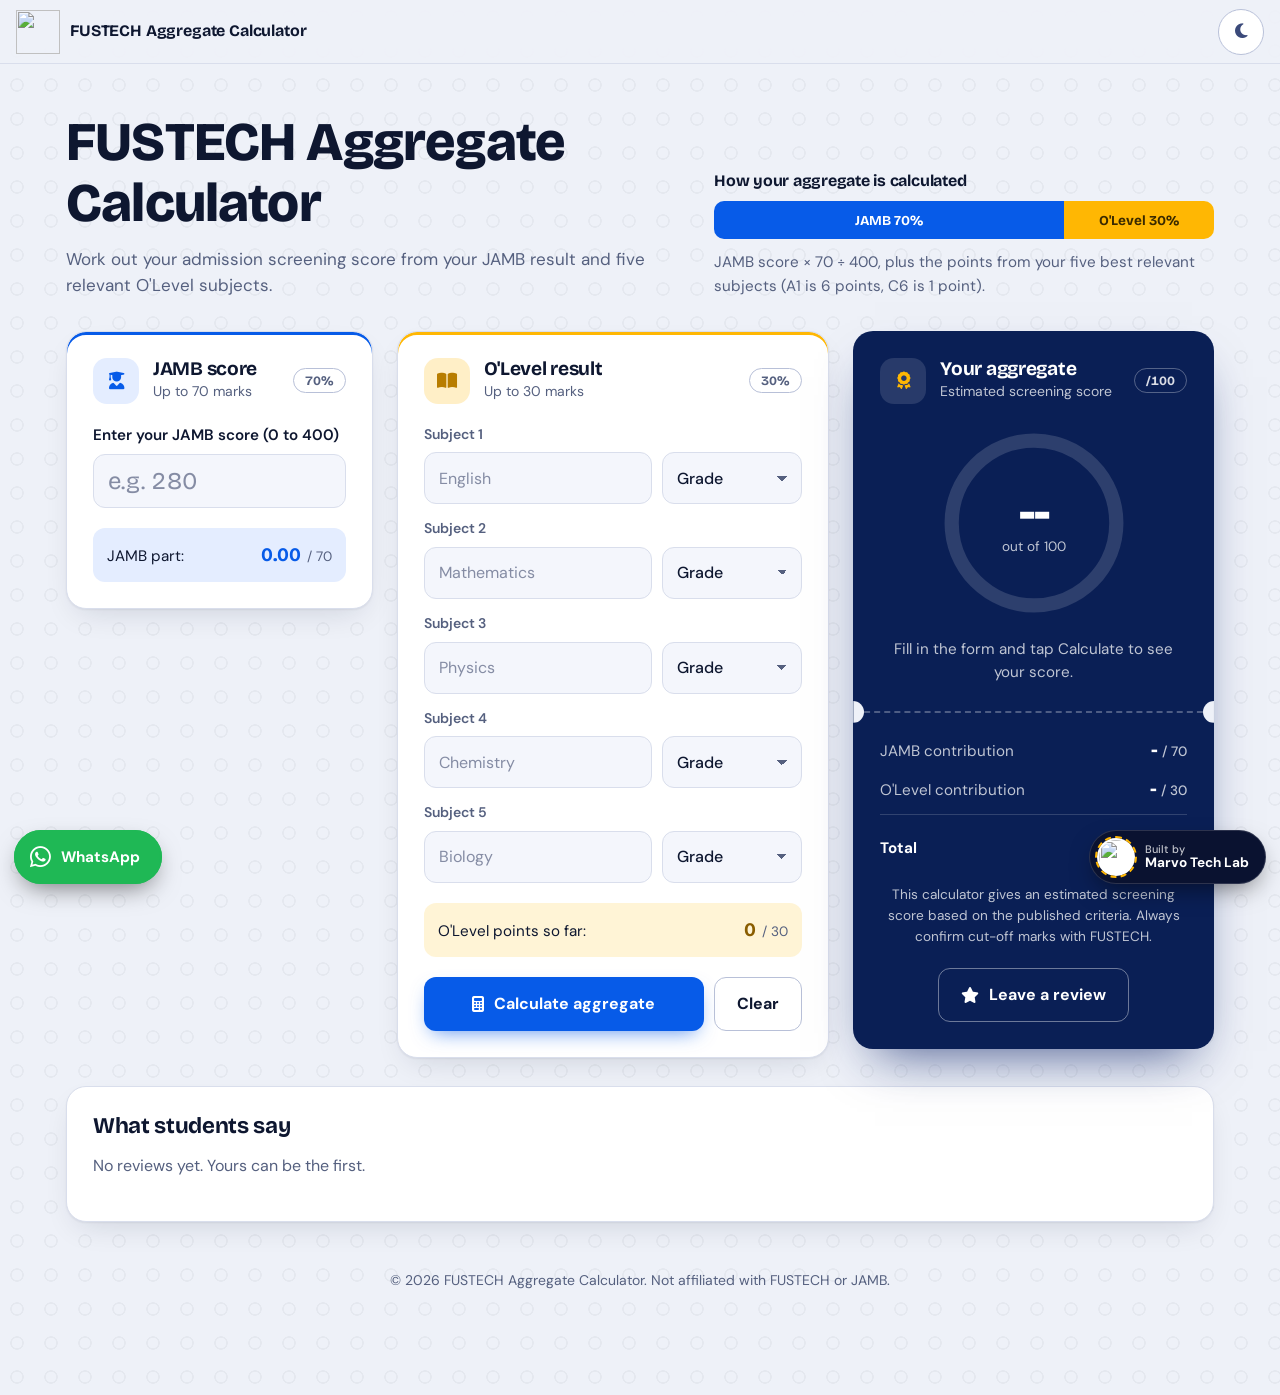
==== index.html @ f4a9230c "Add files via upload" ====
<!DOCTYPE html>
<html lang="en" data-theme="light">
<head>
    <meta charset="UTF-8">
    <!-- No maximum-scale here: blocking pinch-zoom hurts accessibility. Phones won't auto-zoom because every input is 16px+ (see style.css). -->
    <meta name="viewport" content="width=device-width, initial-scale=1, viewport-fit=cover">
    <title>FUSTECH Aggregate Calculator | Marvo Tech Lab</title>
    <meta name="description" content="Calculate your FUSTECH Epe admission screening score using your JAMB score (70%) and five O'Level grades (30%).">
    <meta name="keywords" content="FUSTECH aggregate calculator, FUSTECH Epe, JAMB calculator, O'Level aggregate, admission screening calculator, Marvo Tech Lab">
    <meta name="author" content="Marvo Tech Lab">
    <meta name="robots" content="index, follow, max-image-preview:large">
    <meta name="theme-color" content="#075be8">
    <meta name="color-scheme" content="light dark">
    <link rel="canonical" href="https://fustechaggregatecalculator.vercel.app/">
    <link rel="icon" type="image/webp" href="assets/file_00000000282081f4893661b5b9f4b9ce.webp">

    <meta property="og:type" content="website">
    <meta property="og:title" content="FUSTECH Aggregate Calculator">
    <meta property="og:description" content="Calculate your FUSTECH admission aggregate using JAMB and O'Level grades.">
    <meta property="og:image" content="https://fustechaggregatecalculator.vercel.app/assets/file_00000000282081f4893661b5b9f4b9ce.webp">
    <meta property="og:url" content="https://fustechaggregatecalculator.vercel.app/">
    <meta property="og:site_name" content="FUSTECH Aggregate Calculator">
    <meta property="og:locale" content="en_NG">
    <meta name="twitter:card" content="summary_large_image">
    <meta name="twitter:title" content="FUSTECH Aggregate Calculator">
    <meta name="twitter:description" content="Calculate your FUSTECH admission aggregate using JAMB and O'Level grades.">
    <meta name="twitter:image" content="https://fustechaggregatecalculator.vercel.app/assets/file_00000000282081f4893661b5b9f4b9ce.webp">

    <!-- Runs before first paint so the saved theme never flashes the wrong colour -->
    <script>
        (function () {
            try {
                var saved = localStorage.getItem('fustech-theme');
                var theme = saved || (window.matchMedia('(prefers-color-scheme: dark)').matches ? 'dark' : 'light');
                document.documentElement.setAttribute('data-theme', theme);
            } catch (e) { /* storage blocked: stay on light */ }
        })();
    </script>

    <link rel="preconnect" href="https://fonts.googleapis.com">
    <link rel="preconnect" href="https://fonts.gstatic.com" crossorigin>
    <link href="https://fonts.googleapis.com/css2?family=Bricolage+Grotesque:opsz,wght@12..96,600;12..96,700;12..96,800&family=DM+Sans:wght@400;500;600;700&display=swap" rel="stylesheet">
    <link rel="stylesheet" href="https://cdnjs.cloudflare.com/ajax/libs/font-awesome/6.7.2/css/all.min.css">

    <script type="application/ld+json">
    {
        "@context": "https://schema.org",
        "@type": "WebApplication",
        "name": "FUSTECH Aggregate Calculator",
        "url": "https://fustechaggregatecalculator.vercel.app/",
        "applicationCategory": "EducationalApplication",
        "operatingSystem": "Any",
        "description": "Calculate your FUSTECH admission aggregate using your JAMB score and five relevant O'Level grades.",
        "author": { "@type": "Organization", "name": "Marvo Tech Lab", "url": "https://marvotechlab.vercel.app/" },
        "offers": { "@type": "Offer", "price": "0", "priceCurrency": "NGN" }
    }
    </script>

    <link rel="stylesheet" href="style.css">
</head>
<body class="is-loading">
    <a class="skip-link" href="#main">Skip to the calculator</a>

    <!-- Intro screen: calculator logo, then "Built by Marvo Tech Lab". Tap Skip to go straight in. -->
    <div class="splash" id="splash" role="status" aria-label="Loading FUSTECH Aggregate Calculator">
        <div class="splash-inner">
            <div class="splash-logo">
                <svg class="splash-ring" viewBox="0 0 140 140" aria-hidden="true">
                    <circle cx="70" cy="70" r="64" pathLength="100"></circle>
                </svg>
                <img src="assets/0dAYTaR01.svg" alt="" width="96" height="96" decoding="async">
            </div>
            <p class="splash-title">FUSTECH Aggregate Calculator</p>
            <p class="splash-credit">
                <span>Built by Marvo Tech Lab</span>
                <img src="assets/nVemvJQ01.svg" alt="" width="28" height="28" decoding="async">
            </p>
            <div class="splash-bar" aria-hidden="true"><span></span></div>
        </div>
        <button type="button" class="splash-skip" id="splash-skip">Skip</button>
    </div>

    <header class="site-header">
        <a class="brand" href="./" aria-label="FUSTECH Aggregate Calculator home">
            <img class="brand-logo" src="assets/file_00000000282081f4893661b5b9f4b9ce.webp" alt="" width="44" height="44" decoding="async">
            <span class="brand-name">FUSTECH Aggregate Calculator</span>
        </a>
        <button type="button" class="theme-toggle" id="theme-toggle" aria-label="Switch to dark mode" title="Toggle theme">
            <i class="fa-solid fa-moon icon-moon" aria-hidden="true"></i>
            <i class="fa-solid fa-sun icon-sun" aria-hidden="true"></i>
        </button>
    </header>

    <main id="main" class="layout">

        <!-- Intro and formula -->
        <section class="intro" aria-labelledby="calculator-title">
            <div class="intro-copy">
                <h1 id="calculator-title">FUSTECH Aggregate Calculator</h1>
                <p class="lead">Work out your admission screening score from your JAMB result and five relevant O'Level subjects.</p>
            </div>
            <article class="formula" aria-labelledby="formula-title">
                <h2 id="formula-title">How your aggregate is calculated</h2>
                <div class="split-bar" aria-hidden="true">
                    <span class="split-jamb">JAMB 70%</span>
                    <span class="split-olevel">O'Level 30%</span>
                </div>
                <p class="formula-line">JAMB score × 70 ÷ 400, plus the points from your five best relevant subjects (A1 is 6 points, C6 is 1 point).</p>
            </article>
        </section>

        <!-- One form, three cards: JAMB, O'Level, Result -->
        <form id="aggregateCalculator" class="calc-grid" novalidate>

            <!-- Card 1: JAMB -->
            <section class="panel card card-jamb" aria-labelledby="jamb-title">
                <div class="card-head">
                    <span class="card-icon" aria-hidden="true"><i class="fa-solid fa-user-graduate"></i></span>
                    <div>
                        <h2 id="jamb-title">JAMB score</h2>
                        <p>Up to 70 marks</p>
                    </div>
                    <span class="card-tag">70%</span>
                </div>
                <div class="field">
                    <label for="jambScore">Enter your JAMB score (0 to 400)</label>
                    <input type="text" id="jambScore" name="jamb_score" inputmode="numeric" pattern="[0-9]*" maxlength="3" placeholder="e.g. 280" autocomplete="off" required aria-describedby="jambError">
                    <p class="field-error" id="jambError" role="alert"></p>
                </div>
                <p class="live-line">JAMB part: <strong id="jambLive">0.00</strong> <small>/ 70</small></p>
            </section>

            <!-- Card 2: O'Level -->
            <section class="panel card card-olevel" aria-labelledby="olevel-title">
                <div class="card-head">
                    <span class="card-icon" aria-hidden="true"><i class="fa-solid fa-book-open"></i></span>
                    <div>
                        <h2 id="olevel-title">O'Level result</h2>
                        <p>Up to 30 marks</p>
                    </div>
                    <span class="card-tag">30%</span>
                </div>
                <fieldset class="olevel">
                    <legend class="sr-only">Five O'Level subjects and grades</legend>
                    <div class="subject-row">
                        <label for="subjectName1">Subject 1</label>
                        <input type="text" id="subjectName1" name="subject_name_1" placeholder="English" maxlength="30" autocomplete="off" enterkeyhint="next">
                        <select id="subject1" name="subject_1" aria-label="Subject 1 grade" required>
                            <option value="">Grade</option>
                            <option value="6">A1 (6 pts)</option>
                            <option value="5">B2 (5 pts)</option>
                            <option value="4">B3 (4 pts)</option>
                            <option value="3">C4 (3 pts)</option>
                            <option value="2">C5 (2 pts)</option>
                            <option value="1">C6 (1 pt)</option>
                        </select>
                    </div>
                    <div class="subject-row">
                        <label for="subjectName2">Subject 2</label>
                        <input type="text" id="subjectName2" name="subject_name_2" placeholder="Mathematics" maxlength="30" autocomplete="off" enterkeyhint="next">
                        <select id="subject2" name="subject_2" aria-label="Subject 2 grade" required>
                            <option value="">Grade</option>
                            <option value="6">A1 (6 pts)</option>
                            <option value="5">B2 (5 pts)</option>
                            <option value="4">B3 (4 pts)</option>
                            <option value="3">C4 (3 pts)</option>
                            <option value="2">C5 (2 pts)</option>
                            <option value="1">C6 (1 pt)</option>
                        </select>
                    </div>
                    <div class="subject-row">
                        <label for="subjectName3">Subject 3</label>
                        <input type="text" id="subjectName3" name="subject_name_3" placeholder="Physics" maxlength="30" autocomplete="off" enterkeyhint="next">
                        <select id="subject3" name="subject_3" aria-label="Subject 3 grade" required>
                            <option value="">Grade</option>
                            <option value="6">A1 (6 pts)</option>
                            <option value="5">B2 (5 pts)</option>
                            <option value="4">B3 (4 pts)</option>
                            <option value="3">C4 (3 pts)</option>
                            <option value="2">C5 (2 pts)</option>
                            <option value="1">C6 (1 pt)</option>
                        </select>
                    </div>
                    <div class="subject-row">
                        <label for="subjectName4">Subject 4</label>
                        <input type="text" id="subjectName4" name="subject_name_4" placeholder="Chemistry" maxlength="30" autocomplete="off" enterkeyhint="next">
                        <select id="subject4" name="subject_4" aria-label="Subject 4 grade" required>
                            <option value="">Grade</option>
                            <option value="6">A1 (6 pts)</option>
                            <option value="5">B2 (5 pts)</option>
                            <option value="4">B3 (4 pts)</option>
                            <option value="3">C4 (3 pts)</option>
                            <option value="2">C5 (2 pts)</option>
                            <option value="1">C6 (1 pt)</option>
                        </select>
                    </div>
                    <div class="subject-row">
                        <label for="subjectName5">Subject 5</label>
                        <input type="text" id="subjectName5" name="subject_name_5" placeholder="Biology" maxlength="30" autocomplete="off" enterkeyhint="done">
                        <select id="subject5" name="subject_5" aria-label="Subject 5 grade" required>
                            <option value="">Grade</option>
                            <option value="6">A1 (6 pts)</option>
                            <option value="5">B2 (5 pts)</option>
                            <option value="4">B3 (4 pts)</option>
                            <option value="3">C4 (3 pts)</option>
                            <option value="2">C5 (2 pts)</option>
                            <option value="1">C6 (1 pt)</option>
                        </select>
                    </div>

                </fieldset>
                <p class="live-line">O'Level points so far: <strong id="olevelLive">0</strong> <small>/ 30</small></p>
                <p class="form-status" id="calcStatus" role="alert"></p>
                <div class="actions">
                    <button type="submit" class="btn btn-primary" id="calcBtn">
                        <i class="fa-solid fa-calculator" aria-hidden="true"></i>
                        <span class="btn-label">Calculate aggregate</span>
                    </button>
                    <button type="reset" class="btn btn-ghost" id="resetBtn">Clear</button>
                </div>
            </section>

            <!-- Card 3: Result slip -->
            <section class="panel card card-result result" id="result-section" aria-labelledby="result-title" tabindex="-1">
                <div class="card-head">
                    <span class="card-icon" aria-hidden="true"><i class="fa-solid fa-award"></i></span>
                    <div>
                        <h2 id="result-title">Your aggregate</h2>
                        <p>Estimated screening score</p>
                    </div>
                    <span class="card-tag">/100</span>
                </div>

                <div class="gauge" id="gauge">
                    <svg viewBox="0 0 120 120" aria-hidden="true">
                        <circle class="gauge-track" cx="60" cy="60" r="52"></circle>
                        <circle class="gauge-fill" id="gaugeFill" cx="60" cy="60" r="52" pathLength="100"></circle>
                    </svg>
                    <div class="gauge-text">
                        <output id="aggregateResult" for="jambScore subject1 subject2 subject3 subject4 subject5">--</output>
                        <span>out of 100</span>
                    </div>
                </div>
                <p class="sr-only" id="srAnnounce" aria-live="polite"></p>
                <p class="result-hint" id="resultHint">Fill in the form and tap Calculate to see your score.</p>

                <dl class="breakdown">
                    <div>
                        <dt>JAMB contribution</dt>
                        <dd><span id="jambContribution">-</span> <small>/ 70</small></dd>
                    </div>
                    <div>
                        <dt>O'Level contribution</dt>
                        <dd><span id="olevelContribution">-</span> <small>/ 30</small></dd>
                    </div>
                    <div class="total">
                        <dt>Total</dt>
                        <dd><span id="total">-</span> <small>/ 100</small></dd>
                    </div>
                </dl>

                <ul class="grade-chips" id="gradeChips" aria-label="Your O'Level grades"></ul>

                <p class="disclaimer">This calculator gives an estimated screening score based on the published criteria. Always confirm cut-off marks with FUSTECH.</p>

                <button type="button" class="btn btn-ghost" id="open-review">
                    <i class="fa-solid fa-star" aria-hidden="true"></i> Leave a review
                </button>
            </section>
        </form>

        <!-- Reviews -->
        <section class="panel reviews" id="reviews" aria-labelledby="reviews-title">
            <h2 id="reviews-title">What students say</h2>
            <p class="reviews-summary" id="reviews-summary">No reviews yet. Yours can be the first.</p>
            <ul class="reviews-list" id="reviews-list"></ul>

            <div class="review-form-wrapper" id="review-form-wrapper" hidden>
                <div class="review-form-header">
                    <div>
                        <h3 id="review-form-title"><i class="fa-solid fa-comment" aria-hidden="true"></i> Share your experience</h3>
                        <p>Your feedback helps us improve this calculator.</p>
                    </div>
                    <button type="button" class="icon-btn" id="close-review-form" aria-label="Close review form">
                        <i class="fa-solid fa-xmark" aria-hidden="true"></i>
                    </button>
                </div>

                <form class="review-form" id="customer-review-form" novalidate>
                    <div class="field">
                        <label for="review-name">Your name</label>
                        <input type="text" id="review-name" name="name" placeholder="e.g. Daniel" autocomplete="name" maxlength="60" required>
                    </div>
                    <div class="field">
                        <label for="review-email">Email address</label>
                        <input type="email" id="review-email" name="email" placeholder="you@example.com" autocomplete="email" inputmode="email" maxlength="120" required>
                        <small class="hint">Never shown publicly.</small>
                    </div>

                    <fieldset class="star-rating-field">
                        <legend>Your rating</legend>
                        <!-- Radios come first in the markup, highest value first. CSS reverses the row so 1 star sits on the left. -->
                        <div class="star-rating">
                            <input type="radio" name="rating" id="star5" value="5" required><label for="star5" title="5 stars"><i class="fa-solid fa-star" aria-hidden="true"></i><span class="sr-only">5 stars</span></label>
                            <input type="radio" name="rating" id="star4" value="4"><label for="star4" title="4 stars"><i class="fa-solid fa-star" aria-hidden="true"></i><span class="sr-only">4 stars</span></label>
                            <input type="radio" name="rating" id="star3" value="3"><label for="star3" title="3 stars"><i class="fa-solid fa-star" aria-hidden="true"></i><span class="sr-only">3 stars</span></label>
                            <input type="radio" name="rating" id="star2" value="2"><label for="star2" title="2 stars"><i class="fa-solid fa-star" aria-hidden="true"></i><span class="sr-only">2 stars</span></label>
                            <input type="radio" name="rating" id="star1" value="1"><label for="star1" title="1 star"><i class="fa-solid fa-star" aria-hidden="true"></i><span class="sr-only">1 star</span></label>
                        </div>
                    </fieldset>

                    <div class="field">
                        <label for="review-message">Your experience</label>
                        <textarea id="review-message" name="review" rows="5" placeholder="Was the calculator clear? Did it match what you expected?" maxlength="1000" required></textarea>
                        <small class="character-count" id="review-count">0 / 1,000 characters (minimum 20)</small>
                    </div>

                    <!-- Spam trap: real people never see or fill this -->
                    <input type="text" name="website" class="hp-field" tabindex="-1" autocomplete="off" aria-hidden="true">

                    <label class="review-consent">
                        <input type="checkbox" name="publication_consent" value="yes" required>
                        <span>I agree that my review may be published on this website.</span>
                    </label>

                    <p class="form-status" id="review-status" role="alert"></p>

                    <button type="submit" class="btn btn-primary" id="review-submit">
                        <span class="btn-label">Submit review</span>
                        <i class="fa-solid fa-paper-plane" aria-hidden="true"></i>
                    </button>
                </form>
            </div>
        </section>
    </main>

    <!-- Success card (shown the moment a review is published) -->
    <div class="review-confirmation" id="review-confirmation" role="dialog" aria-modal="true" aria-labelledby="review-confirm-title" hidden>
        <div class="review-confirmation-card">
            <button type="button" class="review-confirm-x" id="review-confirm-x" aria-label="Close">
                <svg viewBox="0 0 24 24" aria-hidden="true"><path d="M6 6l12 12M18 6L6 18"/></svg>
            </button>
            <div class="success-badge">
                <span class="success-check">
                    <svg viewBox="0 0 24 24" aria-hidden="true"><path d="M5 12.5l4.2 4.2L19 7" pathLength="100"/></svg>
                </span>
            </div>
            <h2 id="review-confirm-title">Review published</h2>
            <p id="review-confirm-text">Thanks for sharing your experience. Your review is now live on this page.</p>
            <button type="button" class="btn btn-primary" id="review-confirm-close">
                See my review <i class="fa-solid fa-arrow-down" aria-hidden="true"></i>
            </button>
        </div>
    </div>

    <footer class="site-footer">
        <p>© <span id="year">2026</span> FUSTECH Aggregate Calculator. Not affiliated with FUSTECH or JAMB.</p>
    </footer>

    <!-- Floating buttons: WhatsApp bottom-left, Built by Marvo Tech Lab bottom-right -->
    <aside class="float float-left" id="left">
        <a href="https://wa.me/2347077282020" target="_blank" rel="noopener noreferrer" aria-label="Contact Marvo Tech Lab on WhatsApp">
            <i class="fa-brands fa-whatsapp" aria-hidden="true"></i>
            <span class="float-label">WhatsApp</span>
        </a>
    </aside>
    <aside class="float float-right" id="right">
        <a href="https://marvotechlab.vercel.app/" target="_blank" rel="noopener noreferrer" aria-label="Built by Marvo Tech Lab. Visit our website">
            <img src="assets/logo.webp" alt="" width="36" height="36" loading="lazy" decoding="async">
            <span class="float-label"><small>Built by</small>Marvo Tech Lab</span>
        </a>
    </aside>

    <noscript><p class="noscript">This calculator needs JavaScript. Please turn it on and reload.</p></noscript>
    <script src="script.js" defer></script>
</body>
</html>
---- style.css ----
/* ==========================================================================
   FUSTECH Aggregate Calculator | Marvo Tech Lab
   Idea: the calculator is a result slip. Pale paper, OMR-bubble dot grid,
   a perforated tear line in the result card.
   ========================================================================== */

/* ---------- 1. Design tokens ---------- */
:root {
    --font-display: "Bricolage Grotesque", "DM Sans", system-ui, sans-serif;
    --font-body: "DM Sans", system-ui, -apple-system, "Segoe UI", Roboto, sans-serif;

    --bg: #eef1f8;
    --dots: rgba(14, 23, 48, 0.045);
    --surface: #ffffff;
    --surface-2: #f4f6fc;
    --ink: #0e1730;
    --muted: #55607f;
    --line: #d9deec;
    --line-strong: #b8c0d8;

    --brand: #075be8;          /* buttons, fills (white text sits on it) */
    --brand-text: #075be8;     /* links and accents on the page background */
    --brand-soft: #e4edff;
    --signal: #ffb703;         /* stars and the 30% O'Level segment */
    --signal-ink: #3a2a00;
    --ok: #0b8f5f;
    --danger: #d4243f;
    --whatsapp: #1fb855;
    --ring: rgba(7, 91, 232, 0.4);

    --result-bg: #0a1f55;
    --shadow: 0 1px 2px rgba(14, 23, 48, 0.06), 0 12px 32px -12px rgba(14, 23, 48, 0.16);
    --splash-bg: #f7f9ff;

    --r-panel: 20px;
    --r-control: 12px;
    --header-h: 64px;
}

[data-theme="dark"] {
    --bg: #070d1f;
    --dots: rgba(160, 185, 255, 0.05);
    --surface: #0f1833;
    --surface-2: #14203f;
    --ink: #e9eeff;
    --muted: #9aa7c9;
    --line: #223058;
    --line-strong: #34457a;

    --brand-text: #7fb0ff;
    --brand-soft: #14284f;
    --ok: #3ccf92;
    --danger: #ff6b82;
    --ring: rgba(127, 176, 255, 0.55);

    --shadow: 0 1px 0 rgba(255, 255, 255, 0.03) inset, 0 16px 36px -14px rgba(0, 0, 0, 0.7);
    --splash-bg: #050a18;
    --result-bg: #143084;
}

/* ---------- 2. Base ---------- */
*, *::before, *::after { box-sizing: border-box; }

html {
    -webkit-text-size-adjust: 100%;
    text-size-adjust: 100%;
    scroll-behavior: smooth;
    color-scheme: light;
}
html[data-theme="dark"] { color-scheme: dark; }

body {
    margin: 0;
    min-height: 100vh;
    min-height: 100dvh;
    font-family: var(--font-body);
    font-size: 1rem;
    line-height: 1.55;
    color: var(--ink);
    background-color: var(--bg);
    /* OMR-bubble grid: a quiet nod to the answer sheets this audience knows */
    background-image: radial-gradient(circle at center, transparent 5px, var(--dots) 5.5px, var(--dots) 6.5px, transparent 7px);
    background-size: 34px 34px;
    transition: background-color 0.3s ease, color 0.3s ease;
    overflow-x: hidden;
    touch-action: manipulation; /* removes the double-tap zoom delay */
}
body.is-loading { overflow: hidden; }

img, svg { max-width: 100%; display: block; }
[hidden] { display: none !important; }

h1, h2, h3 {
    font-family: var(--font-display);
    line-height: 1.12;
    letter-spacing: -0.015em;
    margin: 0;
    text-wrap: balance;
}
p { margin: 0; }

a { color: var(--brand-text); }

:focus-visible {
    outline: 3px solid var(--ring);
    outline-offset: 2px;
    border-radius: 6px;
}

.sr-only {
    position: absolute; width: 1px; height: 1px; padding: 0; margin: -1px;
    overflow: hidden; clip: rect(0, 0, 0, 0); white-space: nowrap; border: 0;
}

.skip-link {
    position: fixed; left: 12px; top: -60px; z-index: 2000;
    background: var(--brand); color: #fff; padding: 10px 16px; border-radius: 10px;
    text-decoration: none; font-weight: 600; transition: top 0.2s;
}
.skip-link:focus { top: 12px; }

.noscript { padding: 16px; text-align: center; background: var(--signal); color: var(--signal-ink); }

/* ---------- 3. Intro screen ---------- */
.splash {
    position: fixed; inset: 0; z-index: 1000;
    display: grid; place-items: center;
    background: var(--splash-bg);
    transition: opacity 0.55s ease, visibility 0.55s ease;
    /* Failsafe: if JavaScript ever fails, the screen still leaves by itself */
    animation: splashFailsafe 0.5s ease 5s forwards;
}
.splash.is-hidden { opacity: 0; visibility: hidden; pointer-events: none; }

.splash-inner { display: grid; justify-items: center; gap: 14px; padding: 24px; text-align: center; }

.splash-logo { position: relative; width: 140px; height: 140px; display: grid; place-items: center; }
.splash-logo img {
    width: 96px; height: 96px;
    animation: logoIn 0.75s cubic-bezier(0.2, 1.4, 0.4, 1) 0.15s both, logoFloat 3s ease-in-out 1s infinite;
}
.splash-ring { position: absolute; inset: 0; width: 100%; height: 100%; transform: rotate(-90deg); }
.splash-ring circle {
    fill: none; stroke: var(--brand); stroke-width: 3; stroke-linecap: round;
    stroke-dasharray: 100; stroke-dashoffset: 100;
    animation: draw 1.1s cubic-bezier(0.6, 0, 0.2, 1) 0.1s forwards;
}

.splash-title {
    font-family: var(--font-display); font-weight: 700; font-size: 1.35rem; letter-spacing: -0.01em;
    animation: rise 0.6s ease 0.55s both;
}
.splash-credit {
    display: flex; align-items: center; gap: 10px;
    color: var(--muted); font-size: 0.95rem; font-weight: 500;
    animation: rise 0.6s ease 1s both;
}
.splash-credit img { width: 28px; height: 28px; animation: spinIn 0.9s cubic-bezier(0.3, 1.2, 0.4, 1) 1.1s both; }

.splash-bar { width: 160px; height: 3px; border-radius: 3px; background: var(--line); overflow: hidden; margin-top: 8px; }
.splash-bar span {
    display: block; height: 100%; width: 100%; background: var(--brand);
    transform-origin: left; transform: scaleX(0);
    animation: fill 2.2s cubic-bezier(0.4, 0, 0.2, 1) 0.2s forwards;
}

.splash-skip {
    position: absolute; right: 16px; top: calc(14px + env(safe-area-inset-top));
    min-height: 44px; padding: 0 16px; border-radius: 999px;
    border: 1px solid var(--line-strong); background: transparent; color: var(--muted);
    font: 600 0.9rem var(--font-body); cursor: pointer;
}

@keyframes draw { to { stroke-dashoffset: 0; } }
@keyframes logoIn { from { opacity: 0; transform: scale(0.5) rotate(-12deg); } to { opacity: 1; transform: none; } }
@keyframes logoFloat { 50% { transform: translateY(-5px); } }
@keyframes rise { from { opacity: 0; transform: translateY(12px); } to { opacity: 1; transform: none; } }
@keyframes spinIn { from { opacity: 0; transform: rotate(-200deg) scale(0.3); } to { opacity: 1; transform: none; } }
@keyframes fill { to { transform: scaleX(1); } }
@keyframes splashFailsafe { to { opacity: 0; visibility: hidden; pointer-events: none; } }

/* ---------- 4. Header ---------- */
.site-header {
    position: sticky; top: 0; z-index: 50;
    height: var(--header-h);
    display: flex; align-items: center; justify-content: space-between; gap: 12px;
    padding: 0 max(16px, env(safe-area-inset-left)) 0 max(16px, env(safe-area-inset-right));
    background: color-mix(in srgb, var(--bg) 82%, transparent);
    -webkit-backdrop-filter: blur(14px); backdrop-filter: blur(14px);
    border-bottom: 1px solid var(--line);
}
.brand { display: flex; align-items: center; gap: 10px; text-decoration: none; color: var(--ink); min-width: 0; }
.brand-logo { width: 44px; height: 44px; flex: none; }
body:not(.is-loading) .brand-logo { animation: logoIn 0.8s cubic-bezier(0.2, 1.4, 0.4, 1) 0.1s both; }
.brand:hover .brand-logo { transform: rotate(-6deg) scale(1.06); transition: transform 0.25s; }
.brand-name {
    font-family: var(--font-display); font-weight: 700; font-size: 1rem; letter-spacing: -0.01em;
    white-space: nowrap; overflow: hidden; text-overflow: ellipsis;
}

.theme-toggle {
    position: relative; flex: none; width: 46px; height: 46px; border-radius: 50%;
    border: 1px solid var(--line-strong); background: var(--surface); color: var(--ink);
    cursor: pointer; display: grid; place-items: center; font-size: 1.05rem;
    transition: background-color 0.25s, border-color 0.25s, transform 0.15s;
}
.theme-toggle:active { transform: scale(0.92); }
.theme-toggle i { position: absolute; transition: opacity 0.35s ease, transform 0.45s cubic-bezier(0.3, 1.3, 0.5, 1); }
.icon-sun { color: #ffc43d; }
.icon-moon { color: #3b4a7a; }
[data-theme="light"] .icon-sun { opacity: 0; transform: rotate(-90deg) scale(0.3); }
[data-theme="dark"] .icon-moon { opacity: 0; transform: rotate(90deg) scale(0.3); }

/* ---------- 5. Layout ---------- */
.layout {
    display: grid; grid-template-columns: minmax(0, 1fr); gap: 22px;
    width: 100%; max-width: 1180px; margin: 0 auto;
    padding: 22px max(16px, env(safe-area-inset-left)) 24px max(16px, env(safe-area-inset-right));
}
.layout > * { min-width: 0; }

.intro { display: grid; gap: 20px; padding: 8px 0 4px; }
.intro-copy { display: grid; gap: 12px; }
.intro h1 { font-size: clamp(2rem, 7vw, 3.4rem); font-weight: 800; }
.lead { color: var(--muted); font-size: 1.0625rem; max-width: 52ch; }
@media (min-width: 900px) {
    .layout { padding-top: 40px; row-gap: 28px; }
    .intro { grid-template-columns: minmax(0, 1.2fr) minmax(0, 1fr); align-items: end; gap: 48px; }
}

/* The card grid: JAMB, O'Level, Result */
.calc-grid { display: grid; grid-template-columns: minmax(0, 1fr); gap: 20px; align-items: start; }
.calc-grid > * { min-width: 0; }
@media (min-width: 720px) {
    .calc-grid { grid-template-columns: repeat(2, minmax(0, 1fr)); }
    .calc-grid .result { grid-column: 1 / -1; width: 100%; max-width: 560px; justify-self: center; }
}
@media (min-width: 1100px) {
    .calc-grid { grid-template-columns: minmax(0, 0.85fr) minmax(0, 1.2fr) minmax(0, 1fr); gap: 24px; }
    .calc-grid .result { grid-column: auto; max-width: none; position: sticky; top: calc(var(--header-h) + 20px); }
}

/* Shared card look */
.panel {
    background: var(--surface); border: 1px solid var(--line); border-radius: var(--r-panel);
    box-shadow: var(--shadow); padding: 22px;
    transition: background-color 0.3s, border-color 0.3s;
}
.card {
    display: grid; gap: 20px; align-content: start;
    /* a coloured top edge, matching the 70/30 bar above */
    box-shadow: inset 0 3px 0 var(--accent, transparent), var(--shadow);
}
.card-jamb { --accent: var(--brand); }
.card-olevel { --accent: var(--signal); }
@media (min-width: 960px) { .panel { padding: 26px; } }

.card-head { display: flex; align-items: center; gap: 14px; }
.card-head > div { min-width: 0; }
.card-head h2 { font-size: 1.2rem; font-weight: 700; }
.card-head p { color: var(--muted); font-size: 0.875rem; margin-top: 2px; }
.card-icon {
    flex: none; width: 46px; height: 46px; border-radius: 14px; display: grid; place-items: center;
    background: var(--brand-soft); color: var(--brand-text); font-size: 1.1rem;
}
.card-olevel .card-icon { background: color-mix(in srgb, var(--signal) 22%, transparent); color: #b87d00; }
[data-theme="dark"] .card-olevel .card-icon { color: var(--signal); }
.card-tag {
    margin-left: auto; flex: none; padding: 4px 11px; border-radius: 999px;
    border: 1px solid var(--line-strong); color: var(--muted);
    font: 700 0.8rem var(--font-display); font-variant-numeric: tabular-nums;
}

/* ---------- 6. Formula block ---------- */
.formula { display: grid; gap: 12px; }
.formula h2 { font-size: 1rem; font-weight: 700; }
.split-bar { display: flex; height: 38px; border-radius: 10px; overflow: hidden; font: 700 0.85rem var(--font-display); }
.split-bar span { display: grid; place-items: center; white-space: nowrap; }
.split-jamb { flex: 70; background: var(--brand); color: #fff; }
.split-olevel { flex: 30; background: var(--signal); color: var(--signal-ink); }
.formula-line { color: var(--muted); font-size: 0.95rem; max-width: 60ch; }

/* ---------- 7. Form controls ---------- */
.field { display: grid; gap: 7px; }
label, legend { font-weight: 600; font-size: 0.95rem; }
.hint, small.hint { color: var(--muted); font-size: 0.875rem; font-weight: 400; }

/* 16px minimum stops iPhone Safari zooming in on focus, so nobody has to pinch-zoom back out */
input[type="text"], input[type="email"], select, textarea {
    width: 100%; min-height: 52px; padding: 12px 14px;
    font: 500 1rem var(--font-body); color: var(--ink);
    background: var(--surface-2); border: 1.5px solid var(--line); border-radius: var(--r-control);
    transition: border-color 0.2s, box-shadow 0.2s, background-color 0.3s;
    -webkit-appearance: none; appearance: none;
}
input::placeholder, textarea::placeholder { color: color-mix(in srgb, var(--muted) 70%, transparent); font-weight: 400; }
input:focus, select:focus, textarea:focus { outline: none; border-color: var(--brand-text); box-shadow: 0 0 0 4px var(--ring); background: var(--surface); }
[aria-invalid="true"] { border-color: var(--danger) !important; }
textarea { resize: vertical; min-height: 130px; line-height: 1.5; }

select {
    padding-right: 36px; cursor: pointer;
    background-image: linear-gradient(45deg, transparent 50%, var(--muted) 50%), linear-gradient(135deg, var(--muted) 50%, transparent 50%);
    background-position: calc(100% - 19px) 50%, calc(100% - 14px) 50%;
    background-size: 5px 5px, 5px 5px; background-repeat: no-repeat;
}

#jambScore { font-family: var(--font-display); font-size: 1.5rem; font-weight: 700; letter-spacing: 0.02em; }

.field-error, .form-status { font-size: 0.9rem; color: var(--danger); font-weight: 500; }
.field-error:empty, .form-status:empty { display: none; }
.form-status.is-ok { color: var(--ok); }

.olevel { border: 0; padding: 0; margin: 0; min-width: 0; display: grid; gap: 14px; }

.subject-row { display: grid; grid-template-columns: minmax(0, 1fr) 128px; gap: 7px 10px; }
.subject-row label { grid-column: 1 / -1; font-size: 0.875rem; color: var(--muted); }
@media (min-width: 400px) { .subject-row { grid-template-columns: minmax(0, 1fr) 140px; } }

.live-line {
    display: flex; align-items: baseline; gap: 6px;
    padding: 12px 14px; border-radius: var(--r-control);
    background: var(--brand-soft); font-size: 0.95rem;
}
.live-line strong { margin-left: auto; font-family: var(--font-display); font-size: 1.2rem; color: var(--brand-text); font-variant-numeric: tabular-nums; }
.live-line small { color: var(--muted); font-size: 0.85rem; }
.card-olevel .live-line { background: color-mix(in srgb, var(--signal) 16%, transparent); }
[data-theme="dark"] .card-olevel .live-line strong { color: var(--signal); }
.card-olevel .live-line strong { color: #8a5d00; }
[data-theme="dark"] .card-olevel .live-line strong { color: var(--signal); }

/* ---------- 8. Buttons ---------- */
.actions { display: grid; grid-template-columns: 1fr auto; gap: 10px; }

.btn {
    position: relative; display: inline-flex; align-items: center; justify-content: center; gap: 10px;
    min-height: 54px; padding: 0 22px; border-radius: var(--r-control);
    font: 700 1rem var(--font-body); cursor: pointer; border: 1.5px solid transparent;
    transition: transform 0.12s ease, background-color 0.2s, border-color 0.2s, opacity 0.2s, box-shadow 0.2s;
    -webkit-tap-highlight-color: transparent;
}
.btn:active:not(:disabled) { transform: translateY(1px) scale(0.985); }
.btn-primary { background: var(--brand); color: #fff; box-shadow: 0 8px 20px -8px rgba(7, 91, 232, 0.7); }
.btn-primary:hover:not(:disabled) { background: #0a4fd0; }
.btn-ghost { background: transparent; color: var(--ink); border-color: var(--line-strong); }
.btn-ghost:hover:not(:disabled) { border-color: var(--brand-text); color: var(--brand-text); }

/* Locked state: set by script.js while a request is running so a second tap does nothing */
.btn:disabled, .btn[aria-busy="true"] { cursor: not-allowed; opacity: 0.75; }
.btn[aria-busy="true"] > i { display: none; }
.btn[aria-busy="true"]::before {
    content: ""; width: 18px; height: 18px; border-radius: 50%;
    border: 2.5px solid rgba(255, 255, 255, 0.4); border-top-color: #fff;
    animation: spin 0.7s linear infinite;
}
.btn-ghost[aria-busy="true"]::before { border-color: var(--line-strong); border-top-color: var(--brand-text); }
@keyframes spin { to { transform: rotate(360deg); } }

.icon-btn {
    flex: none; width: 44px; height: 44px; border-radius: 50%; border: 1px solid var(--line);
    background: var(--surface-2); color: var(--ink); cursor: pointer; display: grid; place-items: center; font-size: 1rem;
}

/* ---------- 9. Result slip ---------- */
.result { scroll-margin-top: calc(var(--header-h) + 12px); outline: none; text-align: center; }
.result .card-head { text-align: left; }

.gauge { position: relative; width: 190px; height: 190px; margin: 4px auto 0; }
.gauge svg { width: 100%; height: 100%; transform: rotate(-90deg); }
.gauge circle { fill: none; stroke-width: 9; }
.gauge-track { stroke: var(--line); }
.gauge-fill {
    stroke: var(--brand-text); stroke-linecap: round;
    stroke-dasharray: 100; stroke-dashoffset: 100;
    transition: stroke-dashoffset 1s cubic-bezier(0.3, 0.7, 0.2, 1);
}
.gauge-text { position: absolute; inset: 0; display: grid; place-content: center; gap: 0; }
.gauge-text output { font-family: var(--font-display); font-weight: 800; font-size: 3rem; line-height: 1; font-variant-numeric: tabular-nums; letter-spacing: -0.03em; }
.gauge-text span { color: var(--muted); font-size: 0.85rem; }
.gauge.is-done .gauge-text output { animation: settle 0.45s cubic-bezier(0.3, 1.5, 0.5, 1); }
@keyframes settle { 40% { transform: scale(1.1); } }

.result-hint { color: var(--muted); font-size: 0.95rem; }

/* Perforated tear line with half-circle notches, like a ticket stub */
.breakdown {
    position: relative; margin: 6px -22px 0; padding: 22px 22px 0;
    border-top: 2px dashed var(--line-strong);
    display: grid; gap: 10px; text-align: left;
}
.breakdown::before, .breakdown::after {
    content: ""; position: absolute; top: -12px; width: 22px; height: 22px; border-radius: 50%;
    background: var(--bg); border: 1px solid var(--line);
}
.breakdown::before { left: -12px; clip-path: inset(0 0 0 50%); }
.breakdown::after { right: -12px; clip-path: inset(0 50% 0 0); }
@media (min-width: 960px) { .breakdown { margin-inline: -26px; padding-inline: 26px; } }

.breakdown > div { display: flex; justify-content: space-between; align-items: baseline; gap: 12px; }
.breakdown dt { color: var(--muted); font-size: 0.95rem; }
.breakdown dd { margin: 0; font-family: var(--font-display); font-weight: 700; font-size: 1.2rem; font-variant-numeric: tabular-nums; }
.breakdown dd small { color: var(--muted); font-family: var(--font-body); font-weight: 500; font-size: 0.85rem; }
.breakdown .total { padding-top: 12px; border-top: 1px solid var(--line); }
.breakdown .total dt { color: var(--ink); font-weight: 700; }
.breakdown .total dd { font-size: 1.5rem; color: var(--brand-text); }

.grade-chips { list-style: none; margin: 0; padding: 0; display: flex; flex-wrap: wrap; gap: 8px; justify-content: center; }
.grade-chips:empty { display: none; }
.grade-chips li {
    display: inline-flex; align-items: center; gap: 8px; padding: 6px 12px; border-radius: 999px;
    background: var(--surface-2); border: 1px solid var(--line); font-size: 0.875rem;
    animation: chipIn 0.4s ease both; animation-delay: calc(var(--i, 0) * 60ms);
}
.grade-chips b { font-family: var(--font-display); }
.grade-chips em { font-style: normal; color: var(--ok); font-weight: 700; }
@keyframes chipIn { from { opacity: 0; transform: scale(0.85); } to { opacity: 1; transform: none; } }

.disclaimer { color: var(--muted); font-size: 0.85rem; max-width: 46ch; margin-inline: auto; }
.result .btn { justify-self: center; }


/* The result is the one inverted card: deep navy, light type, amber ring */
.panel.result {
    background: var(--result-bg); color: #fff; border-color: transparent;
    box-shadow: 0 24px 50px -22px rgba(7, 30, 100, 0.75);
}
.result .card-head p, .result .result-hint, .result .disclaimer,
.result .breakdown dt, .result .breakdown dd small, .result .gauge-text span { color: rgba(255, 255, 255, 0.74); }
.result .card-icon { background: rgba(255, 255, 255, 0.12); color: var(--signal); }
.result .card-tag { border-color: rgba(255, 255, 255, 0.3); color: rgba(255, 255, 255, 0.85); }
.result .gauge-track { stroke: rgba(255, 255, 255, 0.14); }
.result .gauge-fill { stroke: var(--signal); }
.result .breakdown { border-top-color: rgba(255, 255, 255, 0.28); }
.result .breakdown::before, .result .breakdown::after { border: 0; }
.result .breakdown .total { border-top-color: rgba(255, 255, 255, 0.16); }
.result .breakdown .total dt { color: #fff; }
.result .breakdown .total dd { color: var(--signal); }
.result .grade-chips li { background: rgba(255, 255, 255, 0.09); border-color: rgba(255, 255, 255, 0.18); color: #fff; }
.result .grade-chips em { color: #7ff0bd; }
.result .btn-ghost { color: #fff; border-color: rgba(255, 255, 255, 0.4); }
.result .btn-ghost:hover:not(:disabled) { color: var(--signal); border-color: var(--signal); }
.result :focus-visible { outline-color: rgba(255, 255, 255, 0.8); }

/* ---------- 10. Reviews ---------- */
.reviews { display: grid; gap: 16px; }
.reviews h2 { font-size: 1.4rem; font-weight: 700; }
.reviews-summary { color: var(--muted); }
.reviews-list { list-style: none; margin: 0; padding: 0; display: grid; gap: 12px; }
@media (min-width: 720px) { .reviews-list { grid-template-columns: repeat(2, minmax(0, 1fr)); } }
@media (min-width: 1040px) { .reviews-list { grid-template-columns: repeat(3, minmax(0, 1fr)); } }

.review-card { padding: 16px; border-radius: 14px; background: var(--surface-2); border: 1px solid var(--line); display: grid; gap: 8px; align-content: start; overflow-wrap: anywhere; }
.review-card.is-new { animation: reviewIn 1.6s ease; }
@keyframes reviewIn { 0%, 30% { background: var(--brand-soft); border-color: var(--brand-text); transform: translateY(-6px); } 100% { transform: none; } }
.review-card header { display: flex; justify-content: space-between; align-items: baseline; gap: 10px; }
.review-card strong { font-family: var(--font-display); font-size: 1.02rem; }
.review-card time { color: var(--muted); font-size: 0.8rem; flex: none; }
.review-stars { color: var(--signal); font-size: 0.85rem; letter-spacing: 2px; }
.review-stars .off { color: var(--line-strong); }
.review-card p { font-size: 0.95rem; }

.review-form-wrapper { margin-top: 6px; padding-top: 20px; border-top: 1px solid var(--line); }
.review-form-wrapper:not([hidden]) { animation: panelIn 0.35s ease; }
@keyframes panelIn { from { opacity: 0; transform: translateY(10px); } to { opacity: 1; transform: none; } }
.review-form-header { display: flex; justify-content: space-between; align-items: flex-start; gap: 12px; margin-bottom: 16px; }
.review-form-header h3 { font-size: 1.15rem; display: flex; gap: 10px; align-items: center; }
.review-form-header h3 i { color: var(--brand-text); }
.review-form-header p { color: var(--muted); font-size: 0.95rem; margin-top: 4px; }
.review-form { display: grid; gap: 18px; }
.character-count { color: var(--muted); font-size: 0.8rem; justify-self: end; }
.character-count.is-bad { color: var(--danger); }

.star-rating-field { border: 0; padding: 0; margin: 0; min-width: 0; }
.star-rating-field legend { padding: 0; margin-bottom: 6px; }
.star-rating { position: relative; display: inline-flex; flex-direction: row-reverse; gap: 2px; }
.star-rating input { position: absolute; opacity: 0; width: 1px; height: 1px; }
.star-rating label { font-size: 2rem; line-height: 1; padding: 6px; color: var(--line-strong); cursor: pointer; transition: color 0.15s, transform 0.15s; }
.star-rating input:checked ~ label { color: var(--signal); }
.star-rating input:focus-visible + label { outline: 3px solid var(--ring); border-radius: 8px; }
.star-rating label:active { transform: scale(0.85); }
@media (hover: hover) {
    .star-rating label:hover, .star-rating label:hover ~ label { color: var(--signal); }
}

.review-consent { display: flex; gap: 12px; align-items: flex-start; font-weight: 400; font-size: 0.92rem; cursor: pointer; }
.review-consent input { flex: none; width: 22px; height: 22px; margin: 1px 0 0; accent-color: var(--brand); }
.hp-field { position: absolute !important; left: -9999px; width: 1px; height: 1px; opacity: 0; pointer-events: none; }

/* ---------- 11. Success card ---------- */
.review-confirmation {
    position: fixed; inset: 0; z-index: 900; display: grid; place-items: center; padding: 20px;
    background: rgba(5, 10, 26, 0.62); -webkit-backdrop-filter: blur(5px); backdrop-filter: blur(5px);
    animation: fade 0.25s ease;
}
@keyframes fade { from { opacity: 0; } }
.review-confirmation-card {
    position: relative; width: 100%; max-width: 400px; padding: 36px 26px 26px; text-align: center;
    background: var(--surface); color: var(--ink); border: 1px solid var(--line); border-radius: 24px;
    box-shadow: 0 30px 70px -20px rgba(0, 0, 0, 0.6); display: grid; gap: 14px; justify-items: center;
    animation: cardIn 0.5s cubic-bezier(0.2, 1.3, 0.4, 1);
}
@keyframes cardIn { from { opacity: 0; transform: translateY(24px) scale(0.92); } }
.review-confirmation-card h2 { font-size: 1.6rem; font-weight: 800; }
.review-confirmation-card p { color: var(--muted); max-width: 32ch; }
.review-confirmation-card .btn { margin-top: 6px; width: 100%; }
.review-confirm-x { position: absolute; top: 10px; right: 10px; width: 44px; height: 44px; border: 0; border-radius: 50%; background: transparent; cursor: pointer; display: grid; place-items: center; }
.review-confirm-x svg { width: 20px; height: 20px; fill: none; stroke: var(--muted); stroke-width: 2.2; stroke-linecap: round; }

.success-badge { position: relative; width: 84px; height: 84px; display: grid; place-items: center; }
.success-badge::before { content: ""; position: absolute; inset: 0; border-radius: 50%; border: 2px solid var(--ok); opacity: 0; animation: ripple 1.4s ease-out 0.3s 2; }
@keyframes ripple { from { transform: scale(0.8); opacity: 0.7; } to { transform: scale(1.5); opacity: 0; } }
.success-check { width: 72px; height: 72px; border-radius: 50%; background: var(--ok); display: grid; place-items: center; animation: pop 0.55s cubic-bezier(0.2, 1.6, 0.4, 1) 0.1s both; }
.success-check svg { width: 38px; height: 38px; fill: none; stroke: #fff; stroke-width: 3; stroke-linecap: round; stroke-linejoin: round; }
.success-check path { stroke-dasharray: 100; stroke-dashoffset: 100; animation: draw 0.5s ease 0.45s forwards; }
@keyframes pop { from { transform: scale(0); } }

/* ---------- 12. Footer ---------- */
.site-footer { text-align: center; color: var(--muted); font-size: 0.875rem; padding: 24px 16px calc(104px + env(safe-area-inset-bottom)); }

/* ---------- 13. Floating buttons ---------- */
.float { position: fixed; bottom: calc(16px + env(safe-area-inset-bottom)); z-index: 60; }
.float-left { left: max(14px, env(safe-area-inset-left)); }
.float-right { right: max(14px, env(safe-area-inset-right)); }
.float a {
    position: relative; display: flex; align-items: center; gap: 10px; text-decoration: none; color: #fff;
    min-height: 54px; border-radius: 999px; box-shadow: 0 10px 26px -8px rgba(0, 0, 0, 0.55);
    animation: bob 3.6s ease-in-out infinite; transition: transform 0.2s;
}
.float-right a { animation-delay: -1.6s; }
.float a:active { transform: scale(0.95); }

.float-left a { width: 54px; justify-content: center; background: var(--whatsapp); font-size: 1.7rem; }
.float-left a::after {
    content: ""; position: absolute; inset: 0; border-radius: 50%; border: 2px solid var(--whatsapp);
    animation: pulse 2.4s ease-out infinite; pointer-events: none;
}
.float-left .float-label { display: none; }
@keyframes pulse { from { transform: scale(1); opacity: 0.7; } to { transform: scale(1.5); opacity: 0; } }

.float-right a { padding: 6px 16px 6px 7px; background: #0a1230; border: 1px solid rgba(255, 255, 255, 0.14); }
.float-right img { width: 38px; height: 38px; border-radius: 50%; background: #fff; padding: 2px; object-fit: contain; }
.float-right a::before {
    content: ""; position: absolute; left: 5px; top: 50%; width: 42px; height: 42px; margin-top: -21px; border-radius: 50%;
    border: 2px dashed var(--signal); animation: spin 9s linear infinite; pointer-events: none;
}
.float-right .float-label { display: grid; line-height: 1.15; font-weight: 700; font-size: 0.85rem; text-align: left; }
.float-right .float-label small { font-weight: 500; font-size: 0.68rem; opacity: 0.75; }
@keyframes bob { 50% { transform: translateY(-5px); } }

@media (min-width: 640px) {
    .float-left a { width: auto; padding: 0 22px 0 16px; font-size: 1.5rem; }
    .float-left .float-label { display: inline; font: 700 0.95rem var(--font-body); }
    .float-left a::after { border-radius: 999px; }
}

/* ---------- 14. Small phones ---------- */
@media (max-width: 380px) {
    .brand-name { font-size: 0.9rem; }
    .panel { padding: 18px; }
    .breakdown { margin-inline: -18px; padding-inline: 18px; }
    .card-head p { display: none; }
    .gauge { width: 170px; height: 170px; }
}
@media (max-width: 340px) { .brand-name { display: none; } }

/* ---------- 15. Reduced motion ---------- */
@media (prefers-reduced-motion: reduce) {
    *, *::before, *::after { animation-duration: 0.01ms !important; animation-delay: 0ms !important; animation-iteration-count: 1 !important; transition-duration: 0.01ms !important; scroll-behavior: auto !important; }
    .splash { animation-delay: 1.2s !important; }
}
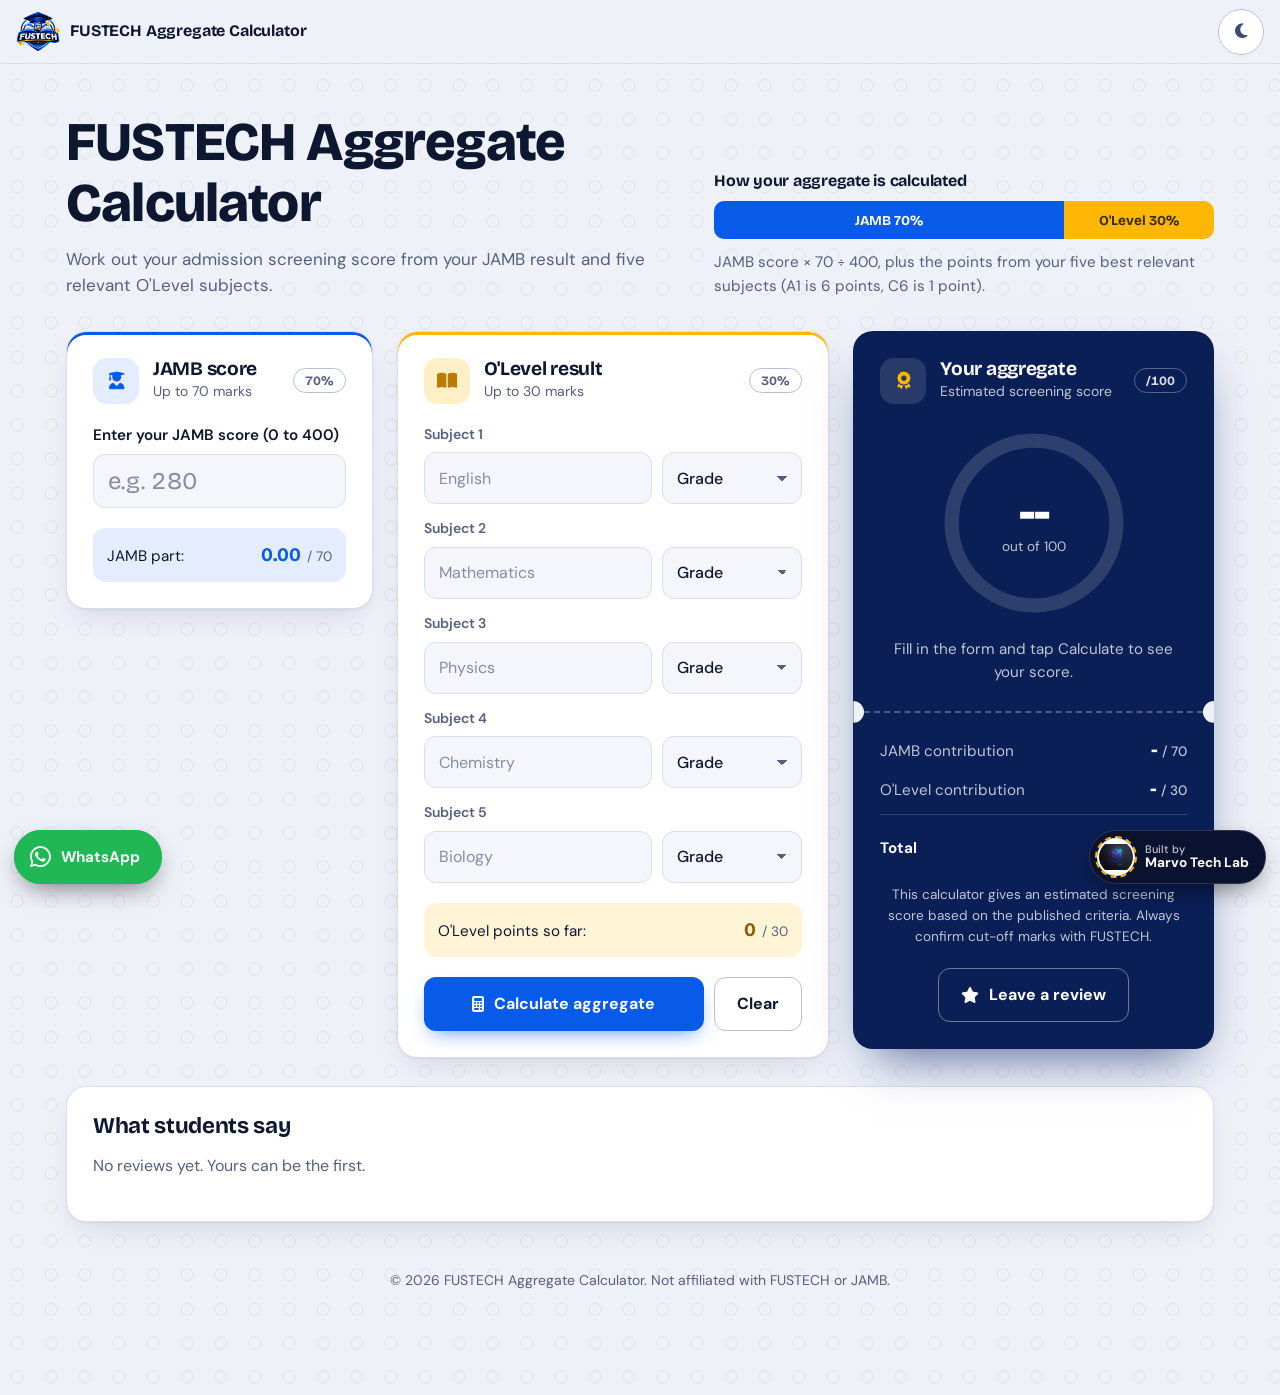
==== commit 84b61f89: "Change URLs to fustechaggregatecalc.vercel.app Updated canonical and Open Graph URLs to reflect new " ====
--- a/index.html
+++ b/index.html
@@ -11,20 +11,20 @@
     <meta name="robots" content="index, follow, max-image-preview:large">
     <meta name="theme-color" content="#075be8">
     <meta name="color-scheme" content="light dark">
-    <link rel="canonical" href="https://fustechaggregatecalculator.vercel.app/">
+    <link rel="canonical" href="https://fustechaggregatecalc.vercel.app/">
     <link rel="icon" type="image/webp" href="assets/file_00000000282081f4893661b5b9f4b9ce.webp">
 
     <meta property="og:type" content="website">
     <meta property="og:title" content="FUSTECH Aggregate Calculator">
     <meta property="og:description" content="Calculate your FUSTECH admission aggregate using JAMB and O'Level grades.">
     <meta property="og:image" content="https://fustechaggregatecalculator.vercel.app/assets/file_00000000282081f4893661b5b9f4b9ce.webp">
-    <meta property="og:url" content="https://fustechaggregatecalculator.vercel.app/">
+    <meta property="og:url" content="https://fustechaggregatecalc.vercel.app/">
     <meta property="og:site_name" content="FUSTECH Aggregate Calculator">
     <meta property="og:locale" content="en_NG">
     <meta name="twitter:card" content="summary_large_image">
     <meta name="twitter:title" content="FUSTECH Aggregate Calculator">
     <meta name="twitter:description" content="Calculate your FUSTECH admission aggregate using JAMB and O'Level grades.">
-    <meta name="twitter:image" content="https://fustechaggregatecalculator.vercel.app/assets/file_00000000282081f4893661b5b9f4b9ce.webp">
+    <meta name="twitter:image" content="https://fustechaggregatecalc.vercel.app/assets/file_00000000282081f4893661b5b9f4b9ce.webp">
 
     <!-- Runs before first paint so the saved theme never flashes the wrong colour -->
     <script>
@@ -47,7 +47,7 @@
         "@context": "https://schema.org",
         "@type": "WebApplication",
         "name": "FUSTECH Aggregate Calculator",
-        "url": "https://fustechaggregatecalculator.vercel.app/",
+        "url": "https://fustechaggregatecalc.vercel.app/",
         "applicationCategory": "EducationalApplication",
         "operatingSystem": "Any",
         "description": "Calculate your FUSTECH admission aggregate using your JAMB score and five relevant O'Level grades.",
